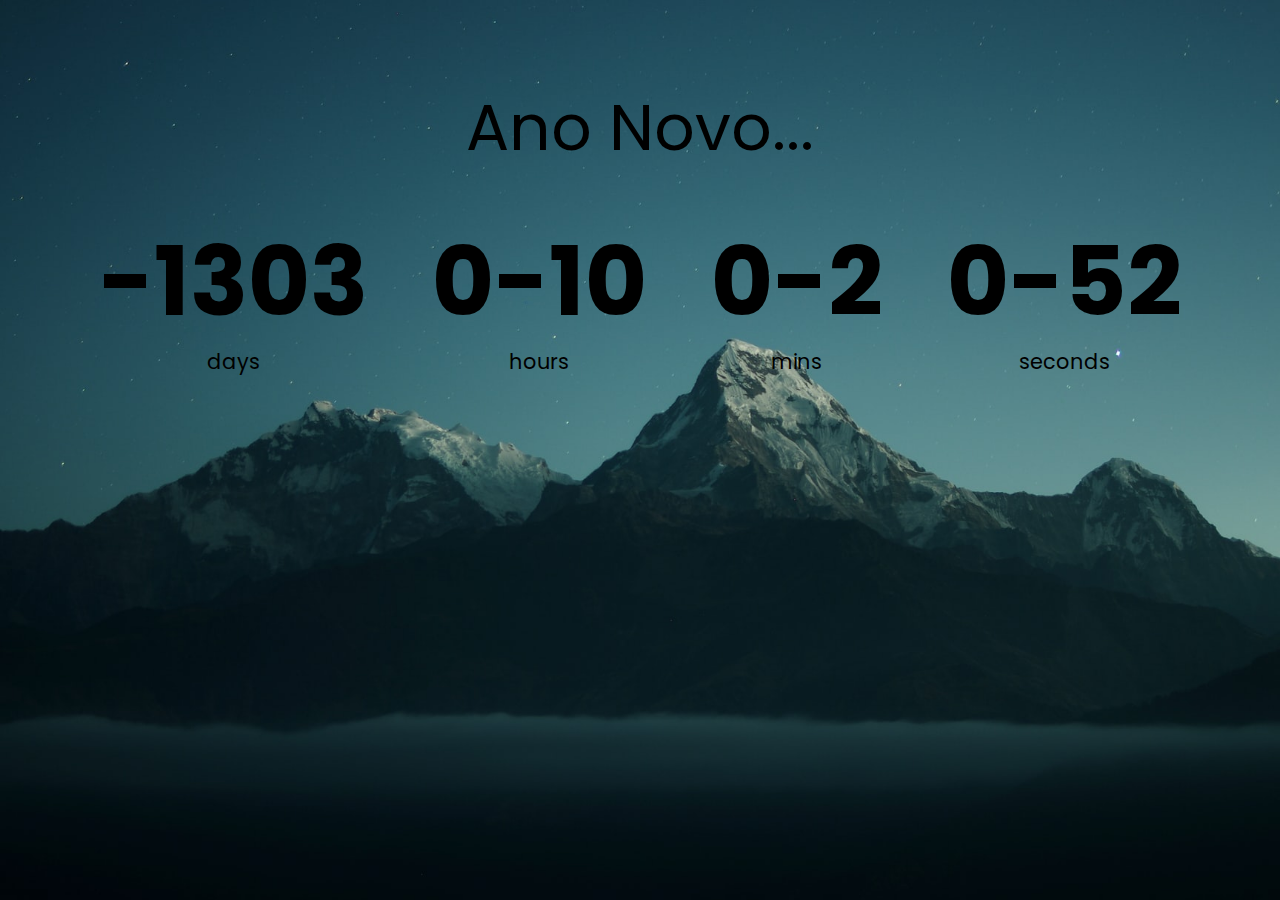
==== index.htm @ bfedffb3 "Contador" ====
<!DOCTYPE html>
<html lang="en">
    <head>
        <meta charset="UTF-8" />
        <meta name="viewport" content="width=device-width, initial-scale=1.0" />
        <title>Countdown Timer</title>
        <link rel="stylesheet" href="style.css" />
        <script src="script.js" defer></script>
    </head>
    <body>
        <h1> Ano Novo... </h1>

        <div class="countdown-container">
            <div class="countdown-el days-c">
                <p class="big-text" id="days"></p>
                <span>days</span>
            </div>
            <div class="countdown-el hours-c">
                <p class="big-text" id="hours"></p>
                <span>hours</span>
            </div>
            <div class="countdown-el mins-c">
                <p class="big-text" id="mins"></p>
                <span>mins</span>
            </div>
            <div class="countdown-el seconds-c">
                <p class="big-text" id="seconds"></p>
                <span>seconds</span>
            </div>
        </div>
    </body>
</html>
---- style.css ----
@import url("https://fonts.googleapis.com/css2?family=Poppins:wght@200;400;600&display=swap");

* {
    box-sizing: border-box;
}

body {
    background-image: url("./assets/montanha.jpg");
    background-size: cover;
    background-position: center center;
    display: flex;
    flex-direction: column;
    align-items: center;
    min-height: 100vh;
    font-family: "Poppins", sans-serif;
    margin: 0;
}

h1 {
    font-weight: normal;
    font-size: 4rem;
    margin-top: 5rem;
}

.countdown-container {
    display: flex;
    flex-wrap: wrap;
    justify-content: center;
}

.big-text {
    font-weight: bold;
    font-size: 6rem;
    line-height: 1;
    margin: 1rem 2rem;
}

.countdown-el {
    text-align: center;
}

.countdown-el span {
    font-size: 1.3rem;
}
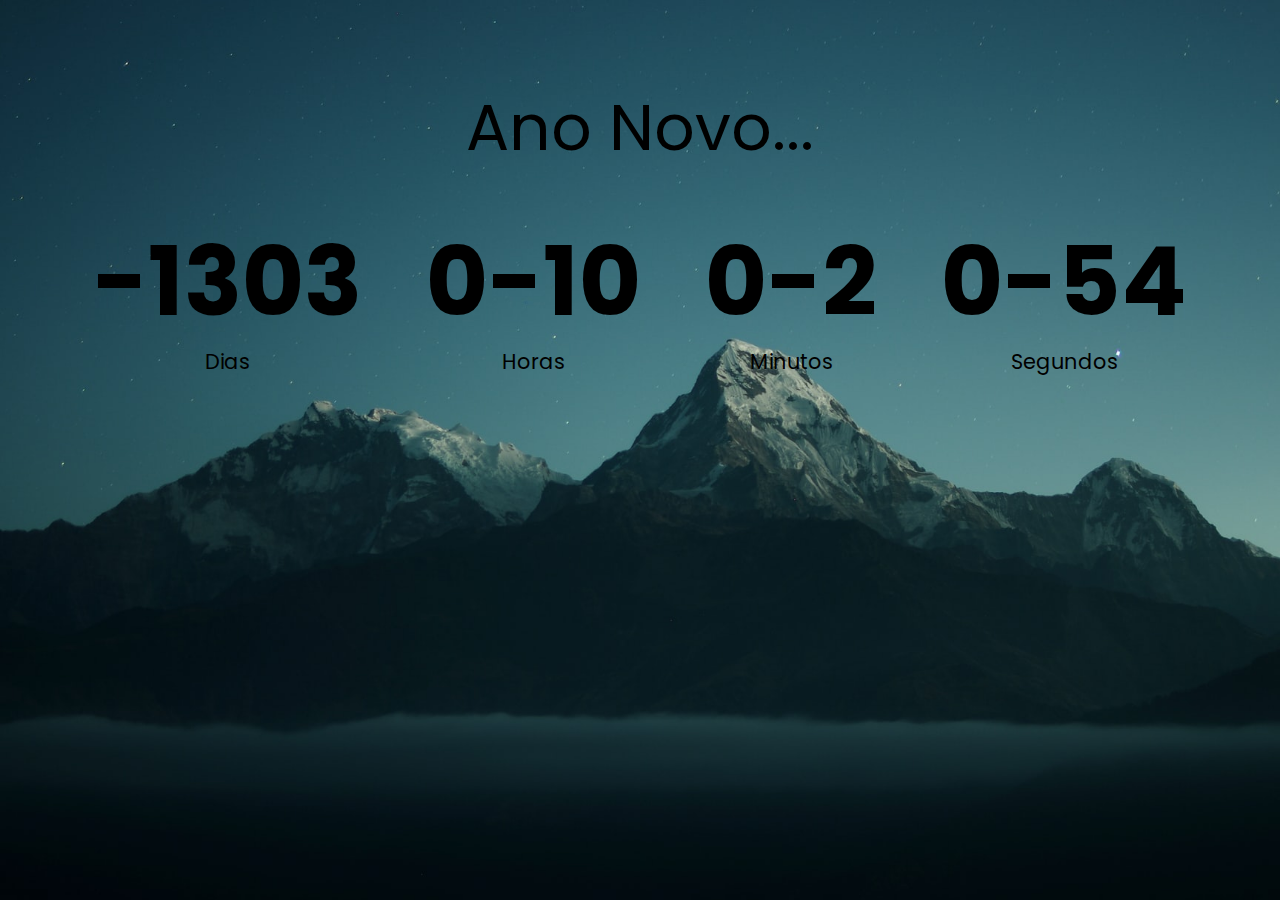
==== commit db5069fd: "Update code" ====
--- a/index.htm
+++ b/index.htm
@@ -13,19 +13,19 @@
         <div class="countdown-container">
             <div class="countdown-el days-c">
                 <p class="big-text" id="days"></p>
-                <span>days</span>
+                <span> Dias </span>
             </div>
             <div class="countdown-el hours-c">
                 <p class="big-text" id="hours"></p>
-                <span>hours</span>
+                <span> Horas </span>
             </div>
             <div class="countdown-el mins-c">
                 <p class="big-text" id="mins"></p>
-                <span>mins</span>
+                <span> Minutos</span>
             </div>
             <div class="countdown-el seconds-c">
                 <p class="big-text" id="seconds"></p>
-                <span>seconds</span>
+                <span> Segundos </span>
             </div>
         </div>
     </body>
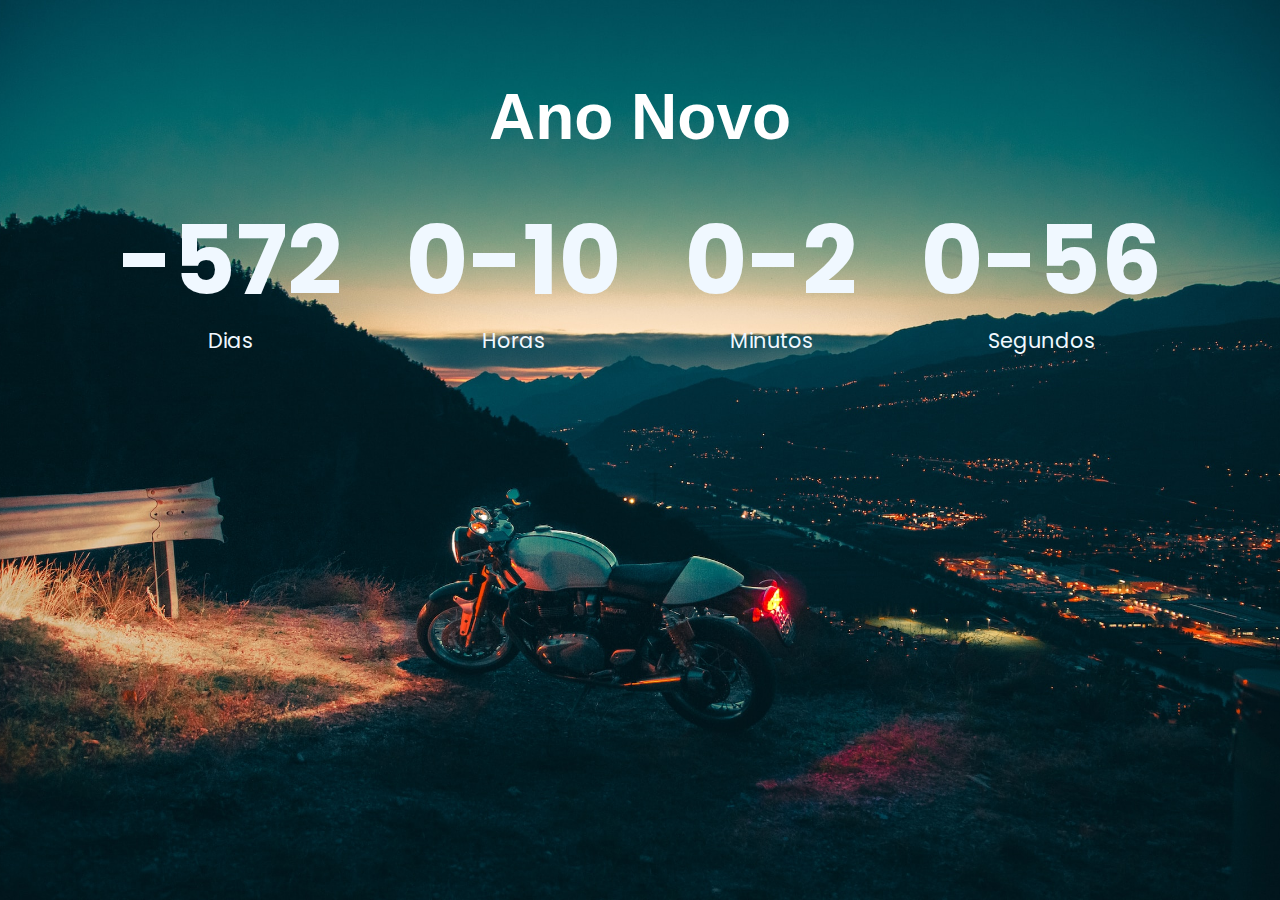
==== commit 80e86dd7: "update commit" ====
--- a/index.htm
+++ b/index.htm
@@ -8,7 +8,7 @@
         <script src="script.js" defer></script>
     </head>
     <body>
-        <h1> Ano Novo... </h1>
+        <h1> Ano Novo </h1>
 
         <div class="countdown-container">
             <div class="countdown-el days-c">
--- a/style.css
+++ b/style.css
@@ -5,7 +5,7 @@
 }
 
 body {
-    background-image: url("./assets/montanha.jpg");
+    background-image: url("./assets/foto02.jpg");
     background-size: cover;
     background-position: center center;
     display: flex;
@@ -20,12 +20,16 @@
     font-weight: normal;
     font-size: 4rem;
     margin-top: 5rem;
+    color: #fff;
+    font-family: 'Gill Sans', 'Gill Sans MT', Calibri, 'Trebuchet MS', sans-serif;
+    font-weight: bolder;
 }
 
 .countdown-container {
     display: flex;
     flex-wrap: wrap;
     justify-content: center;
+    color: aliceblue;
 }
 
 .big-text {
